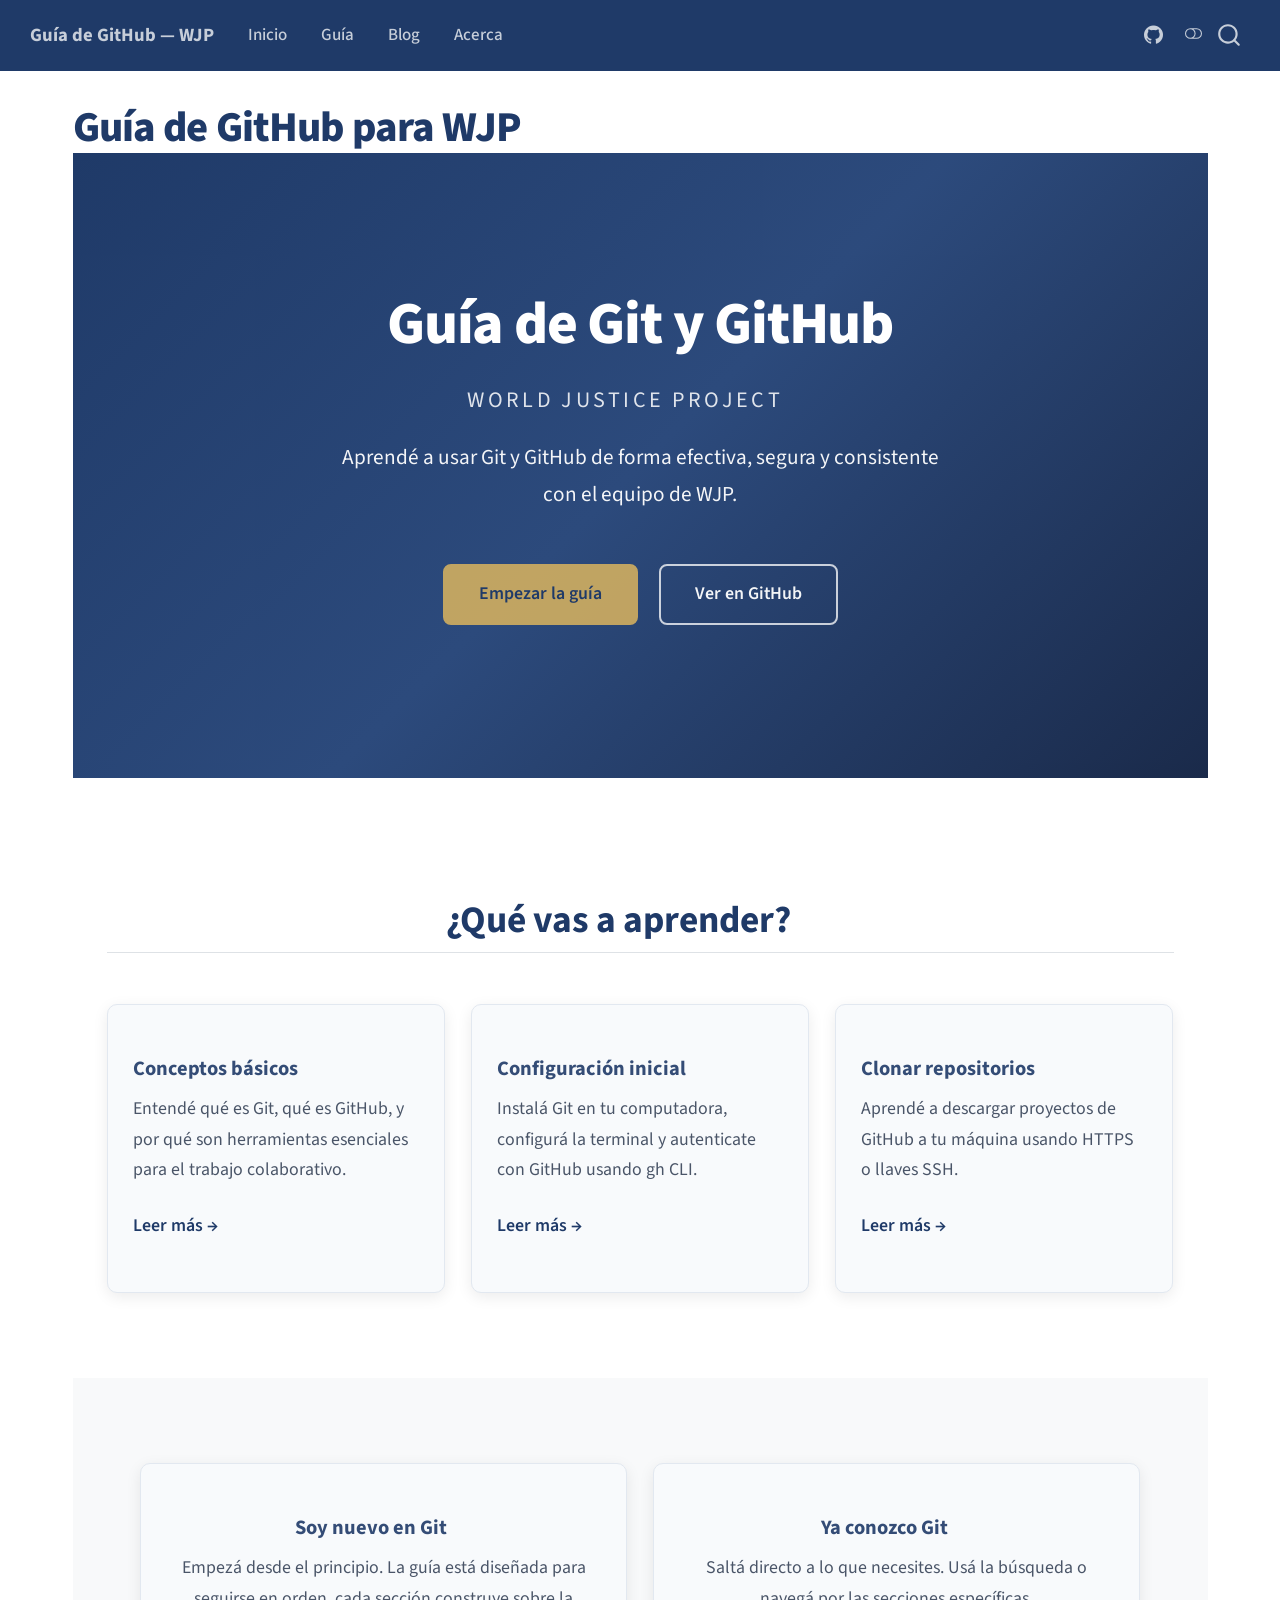
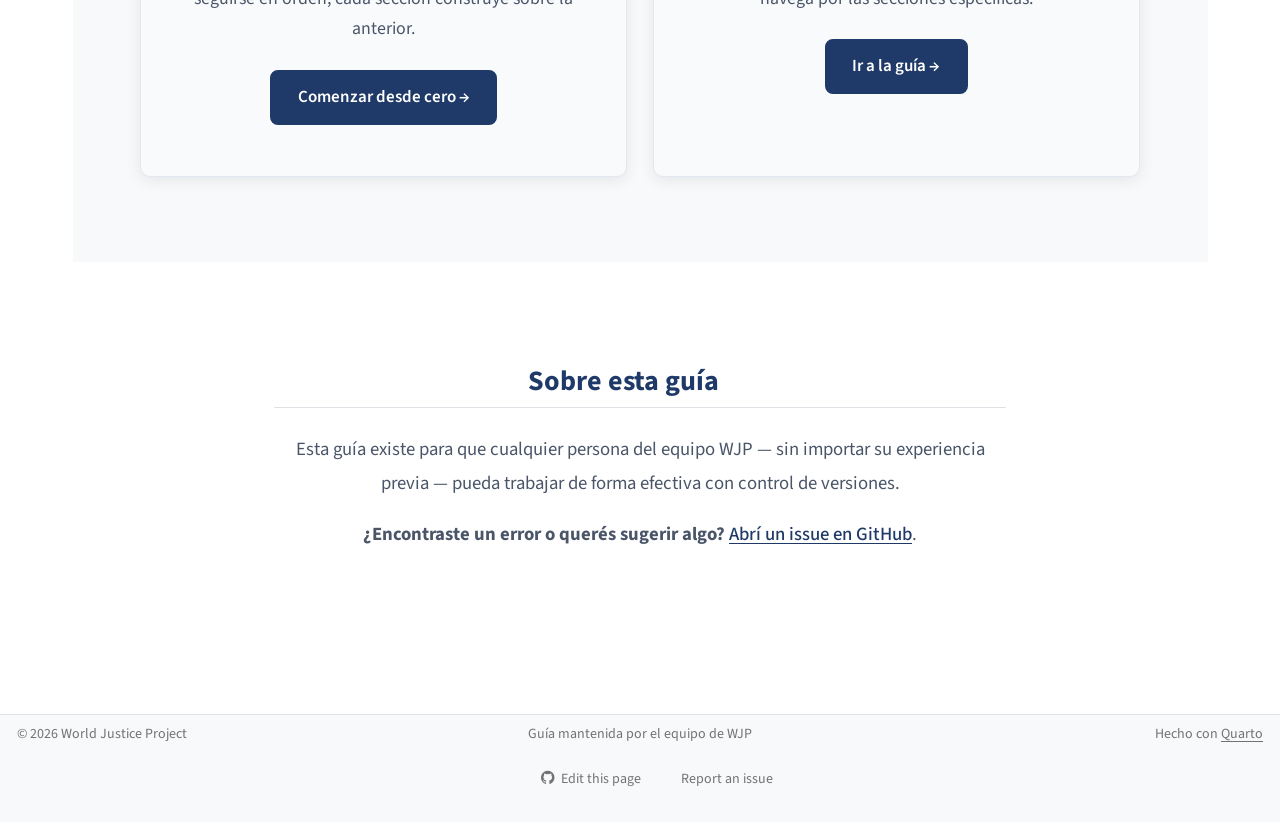
==== index.html @ 157e4024 "Built site for gh-pages" ====
<!DOCTYPE html>
<html xmlns="http://www.w3.org/1999/xhtml" lang="en" xml:lang="en"><head>

<meta charset="utf-8">
<meta name="generator" content="quarto-1.9.36">

<meta name="viewport" content="width=device-width, initial-scale=1.0, user-scalable=yes">


<title>Guía de GitHub para WJP – Guía de GitHub — WJP</title>
<style>
/* Default styles provided by pandoc.
** See https://pandoc.org/MANUAL.html#variables-for-html for config info.
*/
code{white-space: pre-wrap;}
span.smallcaps{font-variant: small-caps;}
div.columns{display: flex; gap: min(4vw, 1.5em);}
div.column{flex: auto; overflow-x: auto;}
div.hanging-indent{margin-left: 1.5em; text-indent: -1.5em;}
ul.task-list{list-style: none;}
ul.task-list li input[type="checkbox"] {
  width: 0.8em;
  margin: 0 0.8em 0.2em -1em; /* quarto-specific, see https://github.com/quarto-dev/quarto-cli/issues/4556 */ 
  vertical-align: middle;
}
</style>


<script src="site_libs/quarto-nav/quarto-nav.js"></script>
<script src="site_libs/clipboard/clipboard.min.js"></script>
<script src="site_libs/quarto-search/autocomplete.umd.js"></script>
<script src="site_libs/quarto-search/fuse.min.js"></script>
<script src="site_libs/quarto-search/quarto-search.js"></script>
<meta name="quarto:offset" content="./">
<script src="site_libs/quarto-html/quarto.js" type="module"></script>
<script src="site_libs/quarto-html/tabsets/tabsets.js" type="module"></script>
<script src="site_libs/quarto-html/popper.min.js"></script>
<script src="site_libs/quarto-html/tippy.umd.min.js"></script>
<script src="site_libs/quarto-html/anchor.min.js"></script>
<link href="site_libs/quarto-html/tippy.css" rel="stylesheet">
<link href="site_libs/quarto-html/quarto-syntax-highlighting-845c23b38eaddc0f92fda52bfe77a8c8.css" rel="stylesheet" class="quarto-color-scheme" id="quarto-text-highlighting-styles">
<link href="site_libs/quarto-html/quarto-syntax-highlighting-dark-f418161beb48e0141c760e455f12af2c.css" rel="stylesheet" class="quarto-color-scheme quarto-color-alternate" id="quarto-text-highlighting-styles">
<link href="site_libs/quarto-html/quarto-syntax-highlighting-845c23b38eaddc0f92fda52bfe77a8c8.css" rel="stylesheet" class="quarto-color-scheme-extra" id="quarto-text-highlighting-styles">
<script src="site_libs/bootstrap/bootstrap.min.js"></script>
<link href="site_libs/bootstrap/bootstrap-icons.css" rel="stylesheet">
<link href="site_libs/bootstrap/bootstrap-9504cc46a030617d194632f35d64da1d.min.css" rel="stylesheet" append-hash="true" class="quarto-color-scheme" id="quarto-bootstrap" data-mode="light">
<link href="site_libs/bootstrap/bootstrap-dark-da7aba3777484e10b4c913d3a7806c08.min.css" rel="stylesheet" append-hash="true" class="quarto-color-scheme quarto-color-alternate" id="quarto-bootstrap" data-mode="light">
<link href="site_libs/bootstrap/bootstrap-9504cc46a030617d194632f35d64da1d.min.css" rel="stylesheet" append-hash="true" class="quarto-color-scheme-extra" id="quarto-bootstrap" data-mode="light">
<script id="quarto-search-options" type="application/json">{
  "location": "navbar",
  "copy-button": false,
  "collapse-after": 3,
  "panel-placement": "end",
  "type": "overlay",
  "limit": 50,
  "keyboard-shortcut": [
    "f",
    "/",
    "s"
  ],
  "language": {
    "search-no-results-text": "No results",
    "search-matching-documents-text": "matching documents",
    "search-copy-link-title": "Copy link to search",
    "search-hide-matches-text": "Hide additional matches",
    "search-more-match-text": "more match in this document",
    "search-more-matches-text": "more matches in this document",
    "search-clear-button-title": "Clear",
    "search-text-placeholder": "",
    "search-detached-cancel-button-title": "Cancel",
    "search-submit-button-title": "Submit",
    "search-label": "Search"
  }
}</script>
<style>html{ scroll-behavior: smooth; }</style>


</head>

<body class="nav-fixed quarto-light"><script id="quarto-html-before-body" type="application/javascript">
    const toggleBodyColorMode = (bsSheetEl) => {
      const mode = bsSheetEl.getAttribute("data-mode");
      const bodyEl = window.document.querySelector("body");
      if (mode === "dark") {
        bodyEl.classList.add("quarto-dark");
        bodyEl.classList.remove("quarto-light");
      } else {
        bodyEl.classList.add("quarto-light");
        bodyEl.classList.remove("quarto-dark");
      }
    }
    const toggleBodyColorPrimary = () => {
      const bsSheetEl = window.document.querySelector("link#quarto-bootstrap:not([rel=disabled-stylesheet])");
      if (bsSheetEl) {
        toggleBodyColorMode(bsSheetEl);
      }
    }
    const setColorSchemeToggle = (alternate) => {
      const toggles = window.document.querySelectorAll('.quarto-color-scheme-toggle');
      for (let i=0; i < toggles.length; i++) {
        const toggle = toggles[i];
        if (toggle) {
          if (alternate) {
            toggle.classList.add("alternate");
          } else {
            toggle.classList.remove("alternate");
          }
        }
      }
    };
    const toggleColorMode = (alternate) => {
      // Switch the stylesheets
      const primaryStylesheets = window.document.querySelectorAll('link.quarto-color-scheme:not(.quarto-color-alternate)');
      const alternateStylesheets = window.document.querySelectorAll('link.quarto-color-scheme.quarto-color-alternate');
      manageTransitions('#quarto-margin-sidebar .nav-link', false);
      if (alternate) {
        // note: dark is layered on light, we don't disable primary!
        enableStylesheet(alternateStylesheets);
        for (const sheetNode of alternateStylesheets) {
          if (sheetNode.id === "quarto-bootstrap") {
            toggleBodyColorMode(sheetNode);
          }
        }
      } else {
        disableStylesheet(alternateStylesheets);
        enableStylesheet(primaryStylesheets)
        toggleBodyColorPrimary();
      }
      manageTransitions('#quarto-margin-sidebar .nav-link', true);
      // Switch the toggles
      setColorSchemeToggle(alternate)
      // Hack to workaround the fact that safari doesn't
      // properly recolor the scrollbar when toggling (#1455)
      if (navigator.userAgent.indexOf('Safari') > 0 && navigator.userAgent.indexOf('Chrome') == -1) {
        manageTransitions("body", false);
        window.scrollTo(0, 1);
        setTimeout(() => {
          window.scrollTo(0, 0);
          manageTransitions("body", true);
        }, 40);
      }
    }
    const disableStylesheet = (stylesheets) => {
      for (let i=0; i < stylesheets.length; i++) {
        const stylesheet = stylesheets[i];
        stylesheet.rel = 'disabled-stylesheet';
      }
    }
    const enableStylesheet = (stylesheets) => {
      for (let i=0; i < stylesheets.length; i++) {
        const stylesheet = stylesheets[i];
        if(stylesheet.rel !== 'stylesheet') { // for Chrome, which will still FOUC without this check
          stylesheet.rel = 'stylesheet';
        }
      }
    }
    const manageTransitions = (selector, allowTransitions) => {
      const els = window.document.querySelectorAll(selector);
      for (let i=0; i < els.length; i++) {
        const el = els[i];
        if (allowTransitions) {
          el.classList.remove('notransition');
        } else {
          el.classList.add('notransition');
        }
      }
    }
    const isFileUrl = () => {
      return window.location.protocol === 'file:';
    }
    const hasAlternateSentinel = () => {
      let styleSentinel = getColorSchemeSentinel();
      if (styleSentinel !== null) {
        return styleSentinel === "alternate";
      } else {
        return false;
      }
    }
    const setStyleSentinel = (alternate) => {
      const value = alternate ? "alternate" : "default";
      if (!isFileUrl()) {
        window.localStorage.setItem("quarto-color-scheme", value);
      } else {
        localAlternateSentinel = value;
      }
    }
    const getColorSchemeSentinel = () => {
      if (!isFileUrl()) {
        const storageValue = window.localStorage.getItem("quarto-color-scheme");
        return storageValue != null ? storageValue : localAlternateSentinel;
      } else {
        return localAlternateSentinel;
      }
    }
    const toggleGiscusIfUsed = (isAlternate, darkModeDefault) => {
      const baseTheme = document.querySelector('#giscus-base-theme')?.value ?? 'light';
      const alternateTheme = document.querySelector('#giscus-alt-theme')?.value ?? 'dark';
      let newTheme = '';
      if(authorPrefersDark) {
        newTheme = isAlternate ? baseTheme : alternateTheme;
      } else {
        newTheme = isAlternate ? alternateTheme : baseTheme;
      }
      const changeGiscusTheme = () => {
        // From: https://github.com/giscus/giscus/issues/336
        const sendMessage = (message) => {
          const iframe = document.querySelector('iframe.giscus-frame');
          if (!iframe) return;
          iframe.contentWindow.postMessage({ giscus: message }, 'https://giscus.app');
        }
        sendMessage({
          setConfig: {
            theme: newTheme
          }
        });
      }
      const isGiscussLoaded = window.document.querySelector('iframe.giscus-frame') !== null;
      if (isGiscussLoaded) {
        changeGiscusTheme();
      }
    };
    const authorPrefersDark = false;
    const darkModeDefault = authorPrefersDark;
      document.querySelector('link#quarto-text-highlighting-styles.quarto-color-scheme-extra').rel = 'disabled-stylesheet';
      document.querySelector('link#quarto-bootstrap.quarto-color-scheme-extra').rel = 'disabled-stylesheet';
    let localAlternateSentinel = darkModeDefault ? 'alternate' : 'default';
    // Dark / light mode switch
    window.quartoToggleColorScheme = () => {
      // Read the current dark / light value
      let toAlternate = !hasAlternateSentinel();
      toggleColorMode(toAlternate);
      setStyleSentinel(toAlternate);
      toggleGiscusIfUsed(toAlternate, darkModeDefault);
      window.dispatchEvent(new Event('resize'));
    };
    // Switch to dark mode if need be
    if (hasAlternateSentinel()) {
      toggleColorMode(true);
    } else {
      toggleColorMode(false);
    }
  </script>

<div id="quarto-search-results"></div>
  <header id="quarto-header" class="headroom fixed-top">
    <nav class="navbar navbar-expand-lg " data-bs-theme="dark">
      <div class="navbar-container container-fluid">
      <div class="navbar-brand-container mx-auto">
    <a class="navbar-brand" href="./index.html">
    <span class="navbar-title">Guía de GitHub — WJP</span>
    </a>
  </div>
            <div id="quarto-search" class="" title="Search"></div>
          <button class="navbar-toggler" type="button" data-bs-toggle="collapse" data-bs-target="#navbarCollapse" aria-controls="navbarCollapse" role="menu" aria-expanded="false" aria-label="Toggle navigation" onclick="if (window.quartoToggleHeadroom) { window.quartoToggleHeadroom(); }">
  <span class="navbar-toggler-icon"></span>
</button>
          <div class="collapse navbar-collapse" id="navbarCollapse">
            <ul class="navbar-nav navbar-nav-scroll me-auto">
  <li class="nav-item">
    <a class="nav-link active" href="./index.html" aria-current="page"> 
<span class="menu-text">Inicio</span></a>
  </li>  
  <li class="nav-item">
    <a class="nav-link" href="./guia/index.html"> 
<span class="menu-text">Guía</span></a>
  </li>  
  <li class="nav-item">
    <a class="nav-link" href="./blog/index.html"> 
<span class="menu-text">Blog</span></a>
  </li>  
  <li class="nav-item">
    <a class="nav-link" href="./about.html"> 
<span class="menu-text">Acerca</span></a>
  </li>  
</ul>
            <ul class="navbar-nav navbar-nav-scroll ms-auto">
  <li class="nav-item compact">
    <a class="nav-link" href="https://github.com/aspardog/wjp-github-guide"> <i class="bi bi-github" role="img" aria-label="Repositorio en GitHub">
</i> 
<span class="menu-text"></span></a>
  </li>  
</ul>
          </div> <!-- /navcollapse -->
            <div class="quarto-navbar-tools">
  <a href="" class="quarto-color-scheme-toggle quarto-navigation-tool  px-1" onclick="window.quartoToggleColorScheme(); return false;" title="Toggle dark mode"><i class="bi"></i></a>
</div>
      </div> <!-- /container-fluid -->
    </nav>
</header>
<!-- content -->
<div id="quarto-content" class="quarto-container page-columns page-rows-contents page-layout-full page-navbar">
<!-- sidebar -->
<!-- margin-sidebar -->
    
<!-- main -->
<main class="content column-page" id="quarto-document-content">


<header id="title-block-header" class="quarto-title-block default">
<div class="quarto-title">
<h1 class="title">Guía de GitHub para WJP</h1>
</div>



<div class="quarto-title-meta column-page">

    
  
    
  </div>
  


</header>


<section id="guía-de-git-y-github" class="level1 hero-banner">
<h1>Guía de Git y GitHub</h1>
<section id="world-justice-project" class="level3">
<h3 class="anchored" data-anchor-id="world-justice-project">World Justice Project</h3>
<p>Aprendé a usar Git y GitHub de forma efectiva, segura y consistente con el equipo de WJP.</p>
<p><a href="./guia/index.html" class="btn btn-primary btn-lg">Empezar la guía</a> <a href="https://github.com/aspardog/wjp-github-guide" class="btn btn-outline-light btn-lg">Ver en GitHub</a></p>
</section>
</section>
<section id="qué-vas-a-aprender" class="level2 features-section">
<h2 class="anchored" data-anchor-id="qué-vas-a-aprender">¿Qué vas a aprender?</h2>
<div class="grid">
<section id="conceptos-básicos" class="level3 g-col-12 g-col-md-4 feature-card">
<h3 class="anchored" data-anchor-id="conceptos-básicos">Conceptos básicos</h3>
<p>Entendé qué es Git, qué es GitHub, y por qué son herramientas esenciales para el trabajo colaborativo.</p>
<p><a href="./guia/01-conceptos.html">Leer más →</a></p>
</section>
<section id="configuración-inicial" class="level3 g-col-12 g-col-md-4 feature-card">
<h3 class="anchored" data-anchor-id="configuración-inicial">Configuración inicial</h3>
<p>Instalá Git en tu computadora, configurá la terminal y autenticate con GitHub usando gh CLI.</p>
<p><a href="./guia/02-setup.html">Leer más →</a></p>
</section>
<section id="clonar-repositorios" class="level3 g-col-12 g-col-md-4 feature-card">
<h3 class="anchored" data-anchor-id="clonar-repositorios">Clonar repositorios</h3>
<p>Aprendé a descargar proyectos de GitHub a tu máquina usando HTTPS o llaves SSH.</p>
<p><a href="./guia/03-clonar.html">Leer más →</a></p>
</section>
</div>
</section>
<div class="cta-section">
<div class="grid">
<section id="soy-nuevo-en-git" class="level3 g-col-12 g-col-md-6 cta-card">
<h3 class="anchored" data-anchor-id="soy-nuevo-en-git">Soy nuevo en Git</h3>
<p>Empezá desde el principio. La guía está diseñada para seguirse en orden, cada sección construye sobre la anterior.</p>
<p><a href="./guia/01-conceptos.html" class="btn btn-secondary">Comenzar desde cero →</a></p>
</section>
<section id="ya-conozco-git" class="level3 g-col-12 g-col-md-6 cta-card">
<h3 class="anchored" data-anchor-id="ya-conozco-git">Ya conozco Git</h3>
<p>Saltá directo a lo que necesites. Usá la búsqueda o navegá por las secciones específicas.</p>
<p><a href="./guia/index.html" class="btn btn-secondary">Ir a la guía →</a></p>
</section>
</div>
</div>
<section id="sobre-esta-guía" class="level2 info-section">
<h2 class="anchored" data-anchor-id="sobre-esta-guía">Sobre esta guía</h2>
<p>Esta guía existe para que cualquier persona del equipo WJP — sin importar su experiencia previa — pueda trabajar de forma efectiva con control de versiones.</p>
<p><strong>¿Encontraste un error o querés sugerir algo?</strong> <a href="https://github.com/aspardog/wjp-github-guide/issues">Abrí un issue en GitHub</a>.</p>
</section>



</main> <!-- /main -->
<script id="quarto-html-after-body" type="application/javascript">
  window.document.addEventListener("DOMContentLoaded", function (event) {
    // Ensure there is a toggle, if there isn't float one in the top right
    if (window.document.querySelector('.quarto-color-scheme-toggle') === null) {
      const a = window.document.createElement('a');
      a.classList.add('top-right');
      a.classList.add('quarto-color-scheme-toggle');
      a.href = "";
      a.onclick = function() { try { window.quartoToggleColorScheme(); } catch {} return false; };
      const i = window.document.createElement("i");
      i.classList.add('bi');
      a.appendChild(i);
      window.document.body.appendChild(a);
    }
    setColorSchemeToggle(hasAlternateSentinel())
    const icon = "";
    const anchorJS = new window.AnchorJS();
    anchorJS.options = {
      placement: 'right',
      icon: icon
    };
    anchorJS.add('.anchored');
    const isCodeAnnotation = (el) => {
      for (const clz of el.classList) {
        if (clz.startsWith('code-annotation-')) {                     
          return true;
        }
      }
      return false;
    }
    const onCopySuccess = function(e) {
      // button target
      const button = e.trigger;
      // don't keep focus
      button.blur();
      // flash "checked"
      button.classList.add('code-copy-button-checked');
      var currentTitle = button.getAttribute("title");
      button.setAttribute("title", "Copied!");
      let tooltip;
      if (window.bootstrap) {
        button.setAttribute("data-bs-toggle", "tooltip");
        button.setAttribute("data-bs-placement", "left");
        button.setAttribute("data-bs-title", "Copied!");
        tooltip = new bootstrap.Tooltip(button, 
          { trigger: "manual", 
            customClass: "code-copy-button-tooltip",
            offset: [0, -8]});
        tooltip.show();    
      }
      setTimeout(function() {
        if (tooltip) {
          tooltip.hide();
          button.removeAttribute("data-bs-title");
          button.removeAttribute("data-bs-toggle");
          button.removeAttribute("data-bs-placement");
        }
        button.setAttribute("title", currentTitle);
        button.classList.remove('code-copy-button-checked');
      }, 1000);
      // clear code selection
      e.clearSelection();
    }
    const getTextToCopy = function(trigger) {
      const outerScaffold = trigger.parentElement.cloneNode(true);
      const codeEl = outerScaffold.querySelector('code');
      for (const childEl of codeEl.children) {
        if (isCodeAnnotation(childEl)) {
          childEl.remove();
        }
      }
      return codeEl.innerText;
    }
    const clipboard = new window.ClipboardJS('.code-copy-button:not([data-in-quarto-modal])', {
      text: getTextToCopy
    });
    clipboard.on('success', onCopySuccess);
    if (window.document.getElementById('quarto-embedded-source-code-modal')) {
      const clipboardModal = new window.ClipboardJS('.code-copy-button[data-in-quarto-modal]', {
        text: getTextToCopy,
        container: window.document.getElementById('quarto-embedded-source-code-modal')
      });
      clipboardModal.on('success', onCopySuccess);
    }
      var localhostRegex = new RegExp(/^(?:http|https):\/\/localhost\:?[0-9]*\//);
      var mailtoRegex = new RegExp(/^mailto:/);
        var filterRegex = new RegExp("https:\/\/aspardog\.github\.io\/wjp-github-guide\/");
      var isInternal = (href) => {
          return filterRegex.test(href) || localhostRegex.test(href) || mailtoRegex.test(href);
      }
      // Inspect non-navigation links and adorn them if external
     var links = window.document.querySelectorAll('a[href]:not(.nav-link):not(.navbar-brand):not(.toc-action):not(.sidebar-link):not(.sidebar-item-toggle):not(.pagination-link):not(.no-external):not([aria-hidden]):not(.dropdown-item):not(.quarto-navigation-tool):not(.about-link)');
      for (var i=0; i<links.length; i++) {
        const link = links[i];
        if (!isInternal(link.href)) {
          // undo the damage that might have been done by quarto-nav.js in the case of
          // links that we want to consider external
          if (link.dataset.originalHref !== undefined) {
            link.href = link.dataset.originalHref;
          }
        }
      }
    function tippyHover(el, contentFn, onTriggerFn, onUntriggerFn) {
      const config = {
        allowHTML: true,
        maxWidth: 500,
        delay: 100,
        arrow: false,
        appendTo: function(el) {
            return el.parentElement;
        },
        interactive: true,
        interactiveBorder: 10,
        theme: 'quarto',
        placement: 'bottom-start',
      };
      if (contentFn) {
        config.content = contentFn;
      }
      if (onTriggerFn) {
        config.onTrigger = onTriggerFn;
      }
      if (onUntriggerFn) {
        config.onUntrigger = onUntriggerFn;
      }
      window.tippy(el, config); 
    }
    const noterefs = window.document.querySelectorAll('a[role="doc-noteref"]');
    for (var i=0; i<noterefs.length; i++) {
      const ref = noterefs[i];
      tippyHover(ref, function() {
        // use id or data attribute instead here
        let href = ref.getAttribute('data-footnote-href') || ref.getAttribute('href');
        try { href = new URL(href).hash; } catch {}
        const id = href.replace(/^#\/?/, "");
        const note = window.document.getElementById(id);
        if (note) {
          return note.innerHTML;
        } else {
          return "";
        }
      });
    }
    const xrefs = window.document.querySelectorAll('a.quarto-xref');
    const processXRef = (id, note) => {
      // Strip column container classes
      const stripColumnClz = (el) => {
        el.classList.remove("page-full", "page-columns");
        if (el.children) {
          for (const child of el.children) {
            stripColumnClz(child);
          }
        }
      }
      stripColumnClz(note)
      if (id === null || id.startsWith('sec-')) {
        // Special case sections, only their first couple elements
        const container = document.createElement("div");
        if (note.children && note.children.length > 2) {
          container.appendChild(note.children[0].cloneNode(true));
          for (let i = 1; i < note.children.length; i++) {
            const child = note.children[i];
            if (child.tagName === "P" && child.innerText === "") {
              continue;
            } else {
              container.appendChild(child.cloneNode(true));
              break;
            }
          }
          if (window.Quarto?.typesetMath) {
            window.Quarto.typesetMath(container);
          }
          return container.innerHTML
        } else {
          if (window.Quarto?.typesetMath) {
            window.Quarto.typesetMath(note);
          }
          return note.innerHTML;
        }
      } else {
        // Remove any anchor links if they are present
        const anchorLink = note.querySelector('a.anchorjs-link');
        if (anchorLink) {
          anchorLink.remove();
        }
        if (window.Quarto?.typesetMath) {
          window.Quarto.typesetMath(note);
        }
        if (note.classList.contains("callout")) {
          return note.outerHTML;
        } else {
          return note.innerHTML;
        }
      }
    }
    for (var i=0; i<xrefs.length; i++) {
      const xref = xrefs[i];
      tippyHover(xref, undefined, function(instance) {
        instance.disable();
        let url = xref.getAttribute('href');
        let hash = undefined; 
        if (url.startsWith('#')) {
          hash = url;
        } else {
          try { hash = new URL(url).hash; } catch {}
        }
        if (hash) {
          const id = hash.replace(/^#\/?/, "");
          const note = window.document.getElementById(id);
          if (note !== null) {
            try {
              const html = processXRef(id, note.cloneNode(true));
              instance.setContent(html);
            } finally {
              instance.enable();
              instance.show();
            }
          } else {
            // See if we can fetch this
            fetch(url.split('#')[0])
            .then(res => res.text())
            .then(html => {
              const parser = new DOMParser();
              const htmlDoc = parser.parseFromString(html, "text/html");
              const note = htmlDoc.getElementById(id);
              if (note !== null) {
                const html = processXRef(id, note);
                instance.setContent(html);
              } 
            }).finally(() => {
              instance.enable();
              instance.show();
            });
          }
        } else {
          // See if we can fetch a full url (with no hash to target)
          // This is a special case and we should probably do some content thinning / targeting
          fetch(url)
          .then(res => res.text())
          .then(html => {
            const parser = new DOMParser();
            const htmlDoc = parser.parseFromString(html, "text/html");
            const note = htmlDoc.querySelector('main.content');
            if (note !== null) {
              // This should only happen for chapter cross references
              // (since there is no id in the URL)
              // remove the first header
              if (note.children.length > 0 && note.children[0].tagName === "HEADER") {
                note.children[0].remove();
              }
              const html = processXRef(null, note);
              instance.setContent(html);
            } 
          }).finally(() => {
            instance.enable();
            instance.show();
          });
        }
      }, function(instance) {
      });
    }
        let selectedAnnoteEl;
        const selectorForAnnotation = ( cell, annotation) => {
          let cellAttr = 'data-code-cell="' + cell + '"';
          let lineAttr = 'data-code-annotation="' +  annotation + '"';
          const selector = 'span[' + cellAttr + '][' + lineAttr + ']';
          return selector;
        }
        const selectCodeLines = (annoteEl) => {
          const doc = window.document;
          const targetCell = annoteEl.getAttribute("data-target-cell");
          const targetAnnotation = annoteEl.getAttribute("data-target-annotation");
          const annoteSpan = window.document.querySelector(selectorForAnnotation(targetCell, targetAnnotation));
          const lines = annoteSpan.getAttribute("data-code-lines").split(",");
          const lineIds = lines.map((line) => {
            return targetCell + "-" + line;
          })
          let top = null;
          let height = null;
          let parent = null;
          if (lineIds.length > 0) {
              //compute the position of the single el (top and bottom and make a div)
              const el = window.document.getElementById(lineIds[0]);
              top = el.offsetTop;
              height = el.offsetHeight;
              parent = el.parentElement.parentElement;
            if (lineIds.length > 1) {
              const lastEl = window.document.getElementById(lineIds[lineIds.length - 1]);
              const bottom = lastEl.offsetTop + lastEl.offsetHeight;
              height = bottom - top;
            }
            if (top !== null && height !== null && parent !== null) {
              // cook up a div (if necessary) and position it 
              let div = window.document.getElementById("code-annotation-line-highlight");
              if (div === null) {
                div = window.document.createElement("div");
                div.setAttribute("id", "code-annotation-line-highlight");
                div.style.position = 'absolute';
                parent.appendChild(div);
              }
              div.style.top = top - 2 + "px";
              div.style.height = height + 4 + "px";
              div.style.left = 0;
              let gutterDiv = window.document.getElementById("code-annotation-line-highlight-gutter");
              if (gutterDiv === null) {
                gutterDiv = window.document.createElement("div");
                gutterDiv.setAttribute("id", "code-annotation-line-highlight-gutter");
                gutterDiv.style.position = 'absolute';
                const codeCell = window.document.getElementById(targetCell);
                const gutter = codeCell.querySelector('.code-annotation-gutter');
                gutter.appendChild(gutterDiv);
              }
              gutterDiv.style.top = top - 2 + "px";
              gutterDiv.style.height = height + 4 + "px";
            }
            selectedAnnoteEl = annoteEl;
          }
        };
        const unselectCodeLines = () => {
          const elementsIds = ["code-annotation-line-highlight", "code-annotation-line-highlight-gutter"];
          elementsIds.forEach((elId) => {
            const div = window.document.getElementById(elId);
            if (div) {
              div.remove();
            }
          });
          selectedAnnoteEl = undefined;
        };
          // Handle positioning of the toggle
      window.addEventListener(
        "resize",
        throttle(() => {
          elRect = undefined;
          if (selectedAnnoteEl) {
            selectCodeLines(selectedAnnoteEl);
          }
        }, 10)
      );
      function throttle(fn, ms) {
      let throttle = false;
      let timer;
        return (...args) => {
          if(!throttle) { // first call gets through
              fn.apply(this, args);
              throttle = true;
          } else { // all the others get throttled
              if(timer) clearTimeout(timer); // cancel #2
              timer = setTimeout(() => {
                fn.apply(this, args);
                timer = throttle = false;
              }, ms);
          }
        };
      }
        // Attach click handler to the DT
        const annoteDls = window.document.querySelectorAll('dt[data-target-cell]');
        for (const annoteDlNode of annoteDls) {
          annoteDlNode.addEventListener('click', (event) => {
            const clickedEl = event.target;
            if (clickedEl !== selectedAnnoteEl) {
              unselectCodeLines();
              const activeEl = window.document.querySelector('dt[data-target-cell].code-annotation-active');
              if (activeEl) {
                activeEl.classList.remove('code-annotation-active');
              }
              selectCodeLines(clickedEl);
              clickedEl.classList.add('code-annotation-active');
            } else {
              // Unselect the line
              unselectCodeLines();
              clickedEl.classList.remove('code-annotation-active');
            }
          });
        }
    const findCites = (el) => {
      const parentEl = el.parentElement;
      if (parentEl) {
        const cites = parentEl.dataset.cites;
        if (cites) {
          return {
            el,
            cites: cites.split(' ')
          };
        } else {
          return findCites(el.parentElement)
        }
      } else {
        return undefined;
      }
    };
    var bibliorefs = window.document.querySelectorAll('a[role="doc-biblioref"]');
    for (var i=0; i<bibliorefs.length; i++) {
      const ref = bibliorefs[i];
      const citeInfo = findCites(ref);
      if (citeInfo) {
        tippyHover(citeInfo.el, function() {
          var popup = window.document.createElement('div');
          citeInfo.cites.forEach(function(cite) {
            var citeDiv = window.document.createElement('div');
            citeDiv.classList.add('hanging-indent');
            citeDiv.classList.add('csl-entry');
            var biblioDiv = window.document.getElementById('ref-' + cite);
            if (biblioDiv) {
              citeDiv.innerHTML = biblioDiv.innerHTML;
            }
            popup.appendChild(citeDiv);
          });
          return popup.innerHTML;
        });
      }
    }
  });
  </script>
</div> <!-- /content -->
<footer class="footer">
  <div class="nav-footer">
    <div class="nav-footer-left">
<p>© 2026 World Justice Project</p>
</div>   
    <div class="nav-footer-center">
<p>Guía mantenida por el equipo de WJP</p>
<div class="toc-actions"><ul><li><a href="https://github.com/aspardog/wjp-github-guide/edit/main/index.qmd" class="toc-action"><i class="bi bi-github"></i>Edit this page</a></li><li><a href="https://github.com/aspardog/wjp-github-guide/issues/new" class="toc-action"><i class="bi empty"></i>Report an issue</a></li></ul></div></div>
    <div class="nav-footer-right">
<p>Hecho con <a href="https://quarto.org">Quarto</a></p>
</div>
  </div>
</footer>




<script src="site_libs/quarto-html/zenscroll-min.js"></script>
</body></html>
---- site_libs/quarto-html/tippy.css ----
.tippy-box[data-animation=fade][data-state=hidden]{opacity:0}[data-tippy-root]{max-width:calc(100vw - 10px)}.tippy-box{position:relative;background-color:#333;color:#fff;border-radius:4px;font-size:14px;line-height:1.4;white-space:normal;outline:0;transition-property:transform,visibility,opacity}.tippy-box[data-placement^=top]>.tippy-arrow{bottom:0}.tippy-box[data-placement^=top]>.tippy-arrow:before{bottom:-7px;left:0;border-width:8px 8px 0;border-top-color:initial;transform-origin:center top}.tippy-box[data-placement^=bottom]>.tippy-arrow{top:0}.tippy-box[data-placement^=bottom]>.tippy-arrow:before{top:-7px;left:0;border-width:0 8px 8px;border-bottom-color:initial;transform-origin:center bottom}.tippy-box[data-placement^=left]>.tippy-arrow{right:0}.tippy-box[data-placement^=left]>.tippy-arrow:before{border-width:8px 0 8px 8px;border-left-color:initial;right:-7px;transform-origin:center left}.tippy-box[data-placement^=right]>.tippy-arrow{left:0}.tippy-box[data-placement^=right]>.tippy-arrow:before{left:-7px;border-width:8px 8px 8px 0;border-right-color:initial;transform-origin:center right}.tippy-box[data-inertia][data-state=visible]{transition-timing-function:cubic-bezier(.54,1.5,.38,1.11)}.tippy-arrow{width:16px;height:16px;color:#333}.tippy-arrow:before{content:"";position:absolute;border-color:transparent;border-style:solid}.tippy-content{position:relative;padding:5px 9px;z-index:1}
---- site_libs/quarto-html/quarto-syntax-highlighting-845c23b38eaddc0f92fda52bfe77a8c8.css ----
/* quarto syntax highlight colors */
:root {
  --quarto-hl-ot-color: #003B4F;
  --quarto-hl-at-color: #657422;
  --quarto-hl-ss-color: #20794D;
  --quarto-hl-an-color: #5E5E5E;
  --quarto-hl-fu-color: #4758AB;
  --quarto-hl-st-color: #20794D;
  --quarto-hl-cf-color: #003B4F;
  --quarto-hl-op-color: #5E5E5E;
  --quarto-hl-er-color: #AD0000;
  --quarto-hl-bn-color: #AD0000;
  --quarto-hl-al-color: #AD0000;
  --quarto-hl-va-color: #111111;
  --quarto-hl-bu-color: inherit;
  --quarto-hl-ex-color: inherit;
  --quarto-hl-pp-color: #AD0000;
  --quarto-hl-in-color: #5E5E5E;
  --quarto-hl-vs-color: #20794D;
  --quarto-hl-wa-color: #5E5E5E;
  --quarto-hl-do-color: #5E5E5E;
  --quarto-hl-im-color: #00769E;
  --quarto-hl-ch-color: #20794D;
  --quarto-hl-dt-color: #AD0000;
  --quarto-hl-fl-color: #AD0000;
  --quarto-hl-co-color: #5E5E5E;
  --quarto-hl-cv-color: #5E5E5E;
  --quarto-hl-cn-color: #8f5902;
  --quarto-hl-sc-color: #5E5E5E;
  --quarto-hl-dv-color: #AD0000;
  --quarto-hl-kw-color: #003B4F;
}

/* other quarto variables */
:root {
  --quarto-font-monospace: SFMono-Regular, Menlo, Monaco, Consolas, "Liberation Mono", "Courier New", monospace;
}

/* syntax highlight based on Pandoc's rules */
pre > code.sourceCode > span {
  color: #003B4F;
}

code.sourceCode > span {
  color: #003B4F;
}

div.sourceCode,
div.sourceCode pre.sourceCode {
  color: #003B4F;
}

/* Normal */
code span {
  color: #003B4F;
}

/* Alert */
code span.al {
  color: #AD0000;
  font-style: inherit;
}

/* Annotation */
code span.an {
  color: #5E5E5E;
  font-style: inherit;
}

/* Attribute */
code span.at {
  color: #657422;
  font-style: inherit;
}

/* BaseN */
code span.bn {
  color: #AD0000;
  font-style: inherit;
}

/* BuiltIn */
code span.bu {
  font-style: inherit;
}

/* ControlFlow */
code span.cf {
  color: #003B4F;
  font-weight: bold;
  font-style: inherit;
}

/* Char */
code span.ch {
  color: #20794D;
  font-style: inherit;
}

/* Constant */
code span.cn {
  color: #8f5902;
  font-style: inherit;
}

/* Comment */
code span.co {
  color: #5E5E5E;
  font-style: inherit;
}

/* CommentVar */
code span.cv {
  color: #5E5E5E;
  font-style: italic;
}

/* Documentation */
code span.do {
  color: #5E5E5E;
  font-style: italic;
}

/* DataType */
code span.dt {
  color: #AD0000;
  font-style: inherit;
}

/* DecVal */
code span.dv {
  color: #AD0000;
  font-style: inherit;
}

/* Error */
code span.er {
  color: #AD0000;
  font-style: inherit;
}

/* Extension */
code span.ex {
  font-style: inherit;
}

/* Float */
code span.fl {
  color: #AD0000;
  font-style: inherit;
}

/* Function */
code span.fu {
  color: #4758AB;
  font-style: inherit;
}

/* Import */
code span.im {
  color: #00769E;
  font-style: inherit;
}

/* Information */
code span.in {
  color: #5E5E5E;
  font-style: inherit;
}

/* Keyword */
code span.kw {
  color: #003B4F;
  font-weight: bold;
  font-style: inherit;
}

/* Operator */
code span.op {
  color: #5E5E5E;
  font-style: inherit;
}

/* Other */
code span.ot {
  color: #003B4F;
  font-style: inherit;
}

/* Preprocessor */
code span.pp {
  color: #AD0000;
  font-style: inherit;
}

/* SpecialChar */
code span.sc {
  color: #5E5E5E;
  font-style: inherit;
}

/* SpecialString */
code span.ss {
  color: #20794D;
  font-style: inherit;
}

/* String */
code span.st {
  color: #20794D;
  font-style: inherit;
}

/* Variable */
code span.va {
  color: #111111;
  font-style: inherit;
}

/* VerbatimString */
code span.vs {
  color: #20794D;
  font-style: inherit;
}

/* Warning */
code span.wa {
  color: #5E5E5E;
  font-style: italic;
}

.prevent-inlining {
  content: "</";
}

/*# sourceMappingURL=ac89f0bb514bba72461919f78549e31c.css.map */
---- site_libs/quarto-html/quarto-syntax-highlighting-dark-f418161beb48e0141c760e455f12af2c.css ----
/* quarto syntax highlight colors */
:root {
  --quarto-hl-al-color: #f07178;
  --quarto-hl-an-color: #d4d0ab;
  --quarto-hl-at-color: #00e0e0;
  --quarto-hl-bn-color: #d4d0ab;
  --quarto-hl-bu-color: #abe338;
  --quarto-hl-ch-color: #abe338;
  --quarto-hl-co-color: #f8f8f2;
  --quarto-hl-cv-color: #ffd700;
  --quarto-hl-cn-color: #ffd700;
  --quarto-hl-cf-color: #ffa07a;
  --quarto-hl-dt-color: #ffa07a;
  --quarto-hl-dv-color: #d4d0ab;
  --quarto-hl-do-color: #f8f8f2;
  --quarto-hl-er-color: #f07178;
  --quarto-hl-ex-color: #00e0e0;
  --quarto-hl-fl-color: #d4d0ab;
  --quarto-hl-fu-color: #ffa07a;
  --quarto-hl-im-color: #abe338;
  --quarto-hl-in-color: #d4d0ab;
  --quarto-hl-kw-color: #ffa07a;
  --quarto-hl-op-color: #ffa07a;
  --quarto-hl-ot-color: #00e0e0;
  --quarto-hl-pp-color: #dcc6e0;
  --quarto-hl-re-color: #00e0e0;
  --quarto-hl-sc-color: #abe338;
  --quarto-hl-ss-color: #abe338;
  --quarto-hl-st-color: #abe338;
  --quarto-hl-va-color: #00e0e0;
  --quarto-hl-vs-color: #abe338;
  --quarto-hl-wa-color: #dcc6e0;
}

/* other quarto variables */
:root {
  --quarto-font-monospace: SFMono-Regular, Menlo, Monaco, Consolas, "Liberation Mono", "Courier New", monospace;
}

/* syntax highlight based on Pandoc's rules */
pre > code.sourceCode > span {
  color: #f8f8f2;
}

code.sourceCode > span {
  color: #f8f8f2;
}

div.sourceCode,
div.sourceCode pre.sourceCode {
  color: #f8f8f2;
}

/* Normal */
code span {
  color: #f8f8f2;
}

/* Alert */
code span.al {
  color: #f07178;
}

/* Annotation */
code span.an {
  color: #d4d0ab;
}

/* Attribute */
code span.at {
  color: #00e0e0;
}

/* BaseN */
code span.bn {
  color: #d4d0ab;
}

/* BuiltIn */
code span.bu {
  color: #abe338;
}

/* ControlFlow */
code span.cf {
  font-weight: bold;
  color: #ffa07a;
}

/* Char */
code span.ch {
  color: #abe338;
}

/* Constant */
code span.cn {
  color: #ffd700;
}

/* Comment */
code span.co {
  font-style: italic;
  color: #f8f8f2;
}

/* CommentVar */
code span.cv {
  color: #ffd700;
}

/* Documentation */
code span.do {
  color: #f8f8f2;
}

/* DataType */
code span.dt {
  color: #ffa07a;
}

/* DecVal */
code span.dv {
  color: #d4d0ab;
}

/* Error */
code span.er {
  color: #f07178;
  text-decoration: underline;
}

/* Extension */
code span.ex {
  font-weight: bold;
  color: #00e0e0;
}

/* Float */
code span.fl {
  color: #d4d0ab;
}

/* Function */
code span.fu {
  color: #ffa07a;
}

/* Import */
code span.im {
  color: #abe338;
}

/* Information */
code span.in {
  color: #d4d0ab;
}

/* Keyword */
code span.kw {
  font-weight: bold;
  color: #ffa07a;
}

/* Operator */
code span.op {
  color: #ffa07a;
}

/* Other */
code span.ot {
  color: #00e0e0;
}

/* Preprocessor */
code span.pp {
  color: #dcc6e0;
}

/* RegionMarker */
code span.re {
  background-color: #f8f8f2;
  color: #00e0e0;
}

/* SpecialChar */
code span.sc {
  color: #abe338;
}

/* SpecialString */
code span.ss {
  color: #abe338;
}

/* String */
code span.st {
  color: #abe338;
}

/* Variable */
code span.va {
  color: #00e0e0;
}

/* VerbatimString */
code span.vs {
  color: #abe338;
}

/* Warning */
code span.wa {
  color: #dcc6e0;
}

.prevent-inlining {
  content: "</";
}

/*# sourceMappingURL=378c2a0cc31455d06730fbe37c8f3789.css.map */
---- site_libs/quarto-html/quarto-syntax-highlighting-845c23b38eaddc0f92fda52bfe77a8c8.css ----
/* quarto syntax highlight colors */
:root {
  --quarto-hl-ot-color: #003B4F;
  --quarto-hl-at-color: #657422;
  --quarto-hl-ss-color: #20794D;
  --quarto-hl-an-color: #5E5E5E;
  --quarto-hl-fu-color: #4758AB;
  --quarto-hl-st-color: #20794D;
  --quarto-hl-cf-color: #003B4F;
  --quarto-hl-op-color: #5E5E5E;
  --quarto-hl-er-color: #AD0000;
  --quarto-hl-bn-color: #AD0000;
  --quarto-hl-al-color: #AD0000;
  --quarto-hl-va-color: #111111;
  --quarto-hl-bu-color: inherit;
  --quarto-hl-ex-color: inherit;
  --quarto-hl-pp-color: #AD0000;
  --quarto-hl-in-color: #5E5E5E;
  --quarto-hl-vs-color: #20794D;
  --quarto-hl-wa-color: #5E5E5E;
  --quarto-hl-do-color: #5E5E5E;
  --quarto-hl-im-color: #00769E;
  --quarto-hl-ch-color: #20794D;
  --quarto-hl-dt-color: #AD0000;
  --quarto-hl-fl-color: #AD0000;
  --quarto-hl-co-color: #5E5E5E;
  --quarto-hl-cv-color: #5E5E5E;
  --quarto-hl-cn-color: #8f5902;
  --quarto-hl-sc-color: #5E5E5E;
  --quarto-hl-dv-color: #AD0000;
  --quarto-hl-kw-color: #003B4F;
}

/* other quarto variables */
:root {
  --quarto-font-monospace: SFMono-Regular, Menlo, Monaco, Consolas, "Liberation Mono", "Courier New", monospace;
}

/* syntax highlight based on Pandoc's rules */
pre > code.sourceCode > span {
  color: #003B4F;
}

code.sourceCode > span {
  color: #003B4F;
}

div.sourceCode,
div.sourceCode pre.sourceCode {
  color: #003B4F;
}

/* Normal */
code span {
  color: #003B4F;
}

/* Alert */
code span.al {
  color: #AD0000;
  font-style: inherit;
}

/* Annotation */
code span.an {
  color: #5E5E5E;
  font-style: inherit;
}

/* Attribute */
code span.at {
  color: #657422;
  font-style: inherit;
}

/* BaseN */
code span.bn {
  color: #AD0000;
  font-style: inherit;
}

/* BuiltIn */
code span.bu {
  font-style: inherit;
}

/* ControlFlow */
code span.cf {
  color: #003B4F;
  font-weight: bold;
  font-style: inherit;
}

/* Char */
code span.ch {
  color: #20794D;
  font-style: inherit;
}

/* Constant */
code span.cn {
  color: #8f5902;
  font-style: inherit;
}

/* Comment */
code span.co {
  color: #5E5E5E;
  font-style: inherit;
}

/* CommentVar */
code span.cv {
  color: #5E5E5E;
  font-style: italic;
}

/* Documentation */
code span.do {
  color: #5E5E5E;
  font-style: italic;
}

/* DataType */
code span.dt {
  color: #AD0000;
  font-style: inherit;
}

/* DecVal */
code span.dv {
  color: #AD0000;
  font-style: inherit;
}

/* Error */
code span.er {
  color: #AD0000;
  font-style: inherit;
}

/* Extension */
code span.ex {
  font-style: inherit;
}

/* Float */
code span.fl {
  color: #AD0000;
  font-style: inherit;
}

/* Function */
code span.fu {
  color: #4758AB;
  font-style: inherit;
}

/* Import */
code span.im {
  color: #00769E;
  font-style: inherit;
}

/* Information */
code span.in {
  color: #5E5E5E;
  font-style: inherit;
}

/* Keyword */
code span.kw {
  color: #003B4F;
  font-weight: bold;
  font-style: inherit;
}

/* Operator */
code span.op {
  color: #5E5E5E;
  font-style: inherit;
}

/* Other */
code span.ot {
  color: #003B4F;
  font-style: inherit;
}

/* Preprocessor */
code span.pp {
  color: #AD0000;
  font-style: inherit;
}

/* SpecialChar */
code span.sc {
  color: #5E5E5E;
  font-style: inherit;
}

/* SpecialString */
code span.ss {
  color: #20794D;
  font-style: inherit;
}

/* String */
code span.st {
  color: #20794D;
  font-style: inherit;
}

/* Variable */
code span.va {
  color: #111111;
  font-style: inherit;
}

/* VerbatimString */
code span.vs {
  color: #20794D;
  font-style: inherit;
}

/* Warning */
code span.wa {
  color: #5E5E5E;
  font-style: italic;
}

.prevent-inlining {
  content: "</";
}

/*# sourceMappingURL=ac89f0bb514bba72461919f78549e31c.css.map */
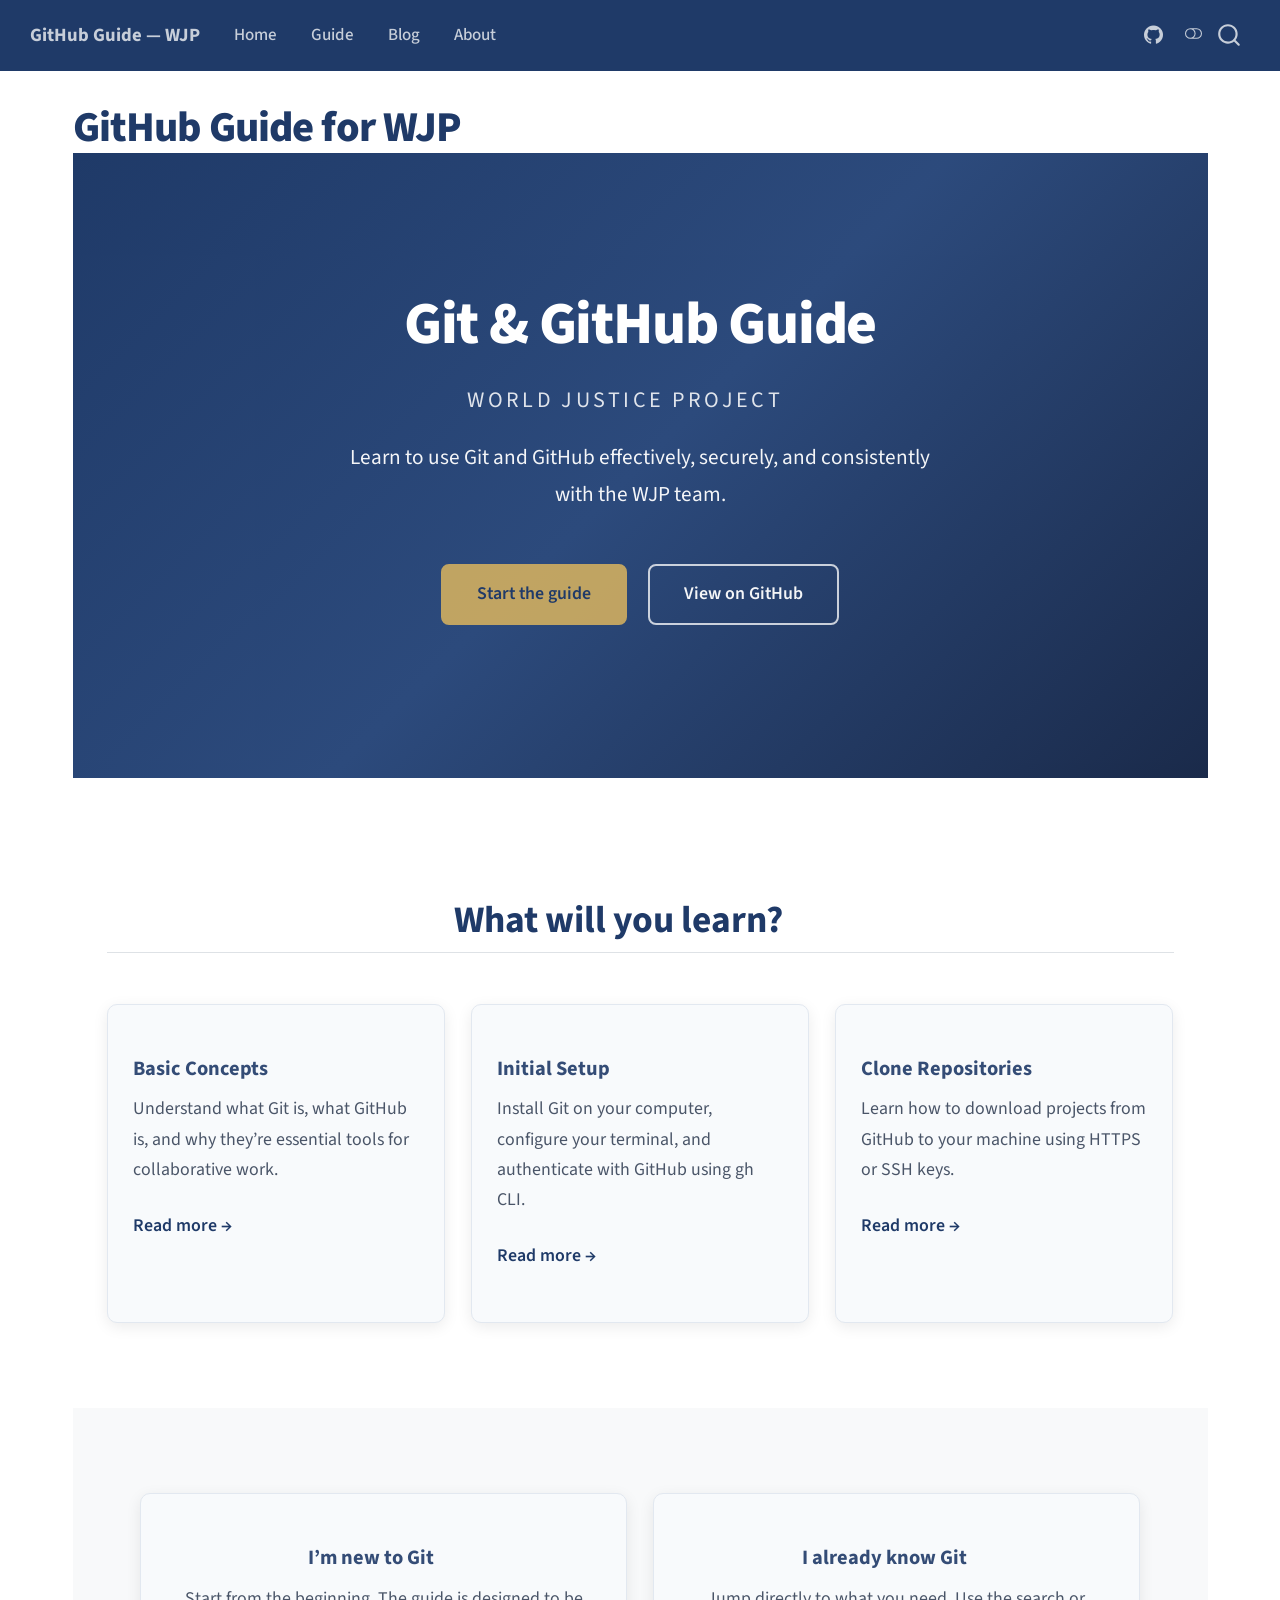
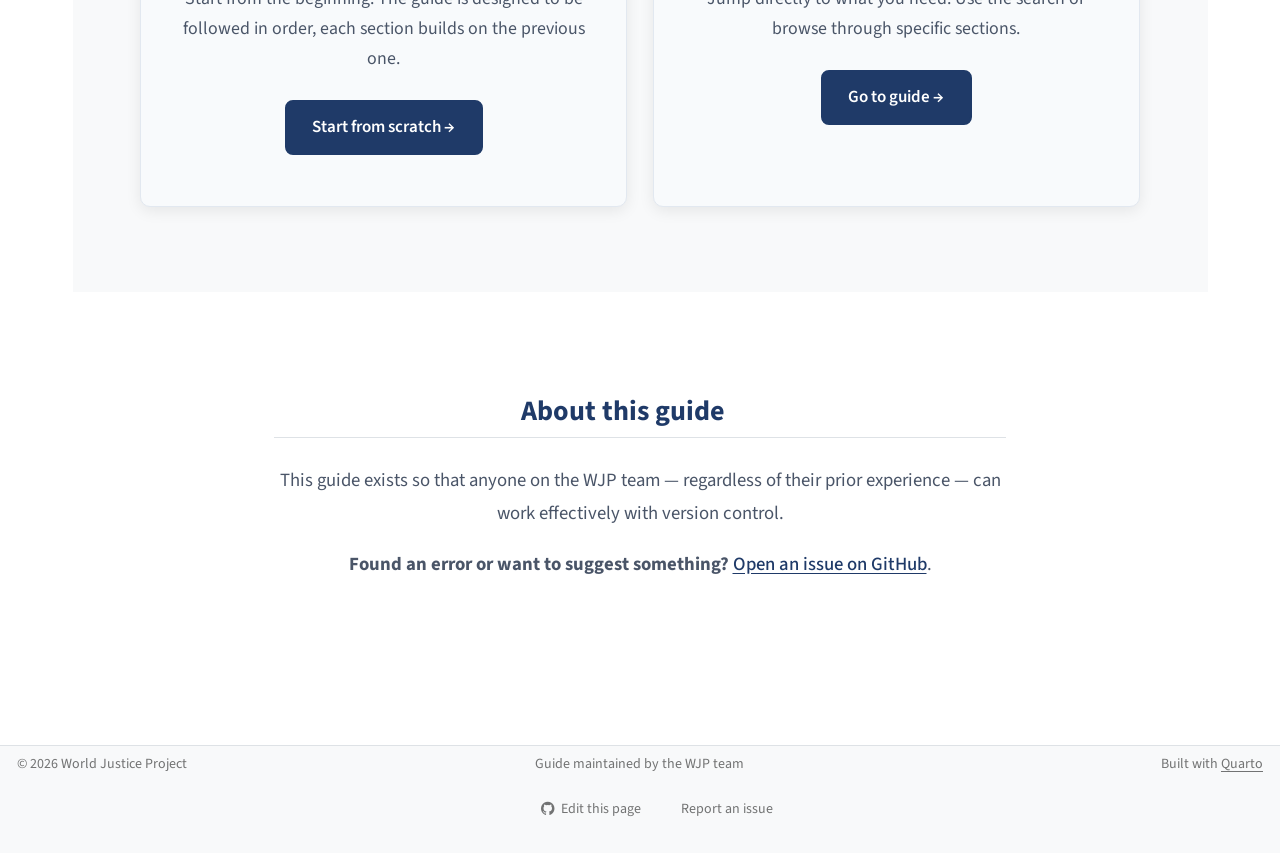
==== commit 958969ed: "Built site for gh-pages" ====
--- a/index.html
+++ b/index.html
@@ -7,7 +7,7 @@
 <meta name="viewport" content="width=device-width, initial-scale=1.0, user-scalable=yes">
 
 
-<title>Guía de GitHub para WJP – Guía de GitHub — WJP</title>
+<title>GitHub Guide for WJP – GitHub Guide — WJP</title>
 <style>
 /* Default styles provided by pandoc.
 ** See https://pandoc.org/MANUAL.html#variables-for-html for config info.
@@ -247,7 +247,7 @@
       <div class="navbar-container container-fluid">
       <div class="navbar-brand-container mx-auto">
     <a class="navbar-brand" href="./index.html">
-    <span class="navbar-title">Guía de GitHub — WJP</span>
+    <span class="navbar-title">GitHub Guide — WJP</span>
     </a>
   </div>
             <div id="quarto-search" class="" title="Search"></div>
@@ -258,11 +258,11 @@
             <ul class="navbar-nav navbar-nav-scroll me-auto">
   <li class="nav-item">
     <a class="nav-link active" href="./index.html" aria-current="page"> 
-<span class="menu-text">Inicio</span></a>
+<span class="menu-text">Home</span></a>
   </li>  
   <li class="nav-item">
     <a class="nav-link" href="./guia/index.html"> 
-<span class="menu-text">Guía</span></a>
+<span class="menu-text">Guide</span></a>
   </li>  
   <li class="nav-item">
     <a class="nav-link" href="./blog/index.html"> 
@@ -270,12 +270,12 @@
   </li>  
   <li class="nav-item">
     <a class="nav-link" href="./about.html"> 
-<span class="menu-text">Acerca</span></a>
+<span class="menu-text">About</span></a>
   </li>  
 </ul>
             <ul class="navbar-nav navbar-nav-scroll ms-auto">
   <li class="nav-item compact">
-    <a class="nav-link" href="https://github.com/aspardog/wjp-github-guide"> <i class="bi bi-github" role="img" aria-label="Repositorio en GitHub">
+    <a class="nav-link" href="https://github.com/aspardog/wjp-github-guide"> <i class="bi bi-github" role="img" aria-label="GitHub Repository">
 </i> 
 <span class="menu-text"></span></a>
   </li>  
@@ -298,7 +298,7 @@
 
 <header id="title-block-header" class="quarto-title-block default">
 <div class="quarto-title">
-<h1 class="title">Guía de GitHub para WJP</h1>
+<h1 class="title">GitHub Guide for WJP</h1>
 </div>
 
 
@@ -315,52 +315,52 @@
 </header>
 
 
-<section id="guía-de-git-y-github" class="level1 hero-banner">
-<h1>Guía de Git y GitHub</h1>
+<section id="git-github-guide" class="level1 hero-banner">
+<h1>Git &amp; GitHub Guide</h1>
 <section id="world-justice-project" class="level3">
 <h3 class="anchored" data-anchor-id="world-justice-project">World Justice Project</h3>
-<p>Aprendé a usar Git y GitHub de forma efectiva, segura y consistente con el equipo de WJP.</p>
-<p><a href="./guia/index.html" class="btn btn-primary btn-lg">Empezar la guía</a> <a href="https://github.com/aspardog/wjp-github-guide" class="btn btn-outline-light btn-lg">Ver en GitHub</a></p>
+<p>Learn to use Git and GitHub effectively, securely, and consistently with the WJP team.</p>
+<p><a href="./guia/index.html" class="btn btn-primary btn-lg">Start the guide</a> <a href="https://github.com/aspardog/wjp-github-guide" class="btn btn-outline-light btn-lg">View on GitHub</a></p>
 </section>
 </section>
-<section id="qué-vas-a-aprender" class="level2 features-section">
-<h2 class="anchored" data-anchor-id="qué-vas-a-aprender">¿Qué vas a aprender?</h2>
+<section id="what-will-you-learn" class="level2 features-section">
+<h2 class="anchored" data-anchor-id="what-will-you-learn">What will you learn?</h2>
 <div class="grid">
-<section id="conceptos-básicos" class="level3 g-col-12 g-col-md-4 feature-card">
-<h3 class="anchored" data-anchor-id="conceptos-básicos">Conceptos básicos</h3>
-<p>Entendé qué es Git, qué es GitHub, y por qué son herramientas esenciales para el trabajo colaborativo.</p>
-<p><a href="./guia/01-conceptos.html">Leer más →</a></p>
+<section id="basic-concepts" class="level3 g-col-12 g-col-md-4 feature-card">
+<h3 class="anchored" data-anchor-id="basic-concepts">Basic Concepts</h3>
+<p>Understand what Git is, what GitHub is, and why they’re essential tools for collaborative work.</p>
+<p><a href="./guia/01-conceptos.html">Read more →</a></p>
 </section>
-<section id="configuración-inicial" class="level3 g-col-12 g-col-md-4 feature-card">
-<h3 class="anchored" data-anchor-id="configuración-inicial">Configuración inicial</h3>
-<p>Instalá Git en tu computadora, configurá la terminal y autenticate con GitHub usando gh CLI.</p>
-<p><a href="./guia/02-setup.html">Leer más →</a></p>
+<section id="initial-setup" class="level3 g-col-12 g-col-md-4 feature-card">
+<h3 class="anchored" data-anchor-id="initial-setup">Initial Setup</h3>
+<p>Install Git on your computer, configure your terminal, and authenticate with GitHub using gh CLI.</p>
+<p><a href="./guia/02-setup.html">Read more →</a></p>
 </section>
-<section id="clonar-repositorios" class="level3 g-col-12 g-col-md-4 feature-card">
-<h3 class="anchored" data-anchor-id="clonar-repositorios">Clonar repositorios</h3>
-<p>Aprendé a descargar proyectos de GitHub a tu máquina usando HTTPS o llaves SSH.</p>
-<p><a href="./guia/03-clonar.html">Leer más →</a></p>
+<section id="clone-repositories" class="level3 g-col-12 g-col-md-4 feature-card">
+<h3 class="anchored" data-anchor-id="clone-repositories">Clone Repositories</h3>
+<p>Learn how to download projects from GitHub to your machine using HTTPS or SSH keys.</p>
+<p><a href="./guia/03-clonar.html">Read more →</a></p>
 </section>
 </div>
 </section>
 <div class="cta-section">
 <div class="grid">
-<section id="soy-nuevo-en-git" class="level3 g-col-12 g-col-md-6 cta-card">
-<h3 class="anchored" data-anchor-id="soy-nuevo-en-git">Soy nuevo en Git</h3>
-<p>Empezá desde el principio. La guía está diseñada para seguirse en orden, cada sección construye sobre la anterior.</p>
-<p><a href="./guia/01-conceptos.html" class="btn btn-secondary">Comenzar desde cero →</a></p>
+<section id="im-new-to-git" class="level3 g-col-12 g-col-md-6 cta-card">
+<h3 class="anchored" data-anchor-id="im-new-to-git">I’m new to Git</h3>
+<p>Start from the beginning. The guide is designed to be followed in order, each section builds on the previous one.</p>
+<p><a href="./guia/01-conceptos.html" class="btn btn-secondary">Start from scratch →</a></p>
 </section>
-<section id="ya-conozco-git" class="level3 g-col-12 g-col-md-6 cta-card">
-<h3 class="anchored" data-anchor-id="ya-conozco-git">Ya conozco Git</h3>
-<p>Saltá directo a lo que necesites. Usá la búsqueda o navegá por las secciones específicas.</p>
-<p><a href="./guia/index.html" class="btn btn-secondary">Ir a la guía →</a></p>
+<section id="i-already-know-git" class="level3 g-col-12 g-col-md-6 cta-card">
+<h3 class="anchored" data-anchor-id="i-already-know-git">I already know Git</h3>
+<p>Jump directly to what you need. Use the search or browse through specific sections.</p>
+<p><a href="./guia/index.html" class="btn btn-secondary">Go to guide →</a></p>
 </section>
 </div>
 </div>
-<section id="sobre-esta-guía" class="level2 info-section">
-<h2 class="anchored" data-anchor-id="sobre-esta-guía">Sobre esta guía</h2>
-<p>Esta guía existe para que cualquier persona del equipo WJP — sin importar su experiencia previa — pueda trabajar de forma efectiva con control de versiones.</p>
-<p><strong>¿Encontraste un error o querés sugerir algo?</strong> <a href="https://github.com/aspardog/wjp-github-guide/issues">Abrí un issue en GitHub</a>.</p>
+<section id="about-this-guide" class="level2 info-section">
+<h2 class="anchored" data-anchor-id="about-this-guide">About this guide</h2>
+<p>This guide exists so that anyone on the WJP team — regardless of their prior experience — can work effectively with version control.</p>
+<p><strong>Found an error or want to suggest something?</strong> <a href="https://github.com/aspardog/wjp-github-guide/issues">Open an issue on GitHub</a>.</p>
 </section>
 
 
@@ -786,10 +786,10 @@
 <p>© 2026 World Justice Project</p>
 </div>   
     <div class="nav-footer-center">
-<p>Guía mantenida por el equipo de WJP</p>
+<p>Guide maintained by the WJP team</p>
 <div class="toc-actions"><ul><li><a href="https://github.com/aspardog/wjp-github-guide/edit/main/index.qmd" class="toc-action"><i class="bi bi-github"></i>Edit this page</a></li><li><a href="https://github.com/aspardog/wjp-github-guide/issues/new" class="toc-action"><i class="bi empty"></i>Report an issue</a></li></ul></div></div>
     <div class="nav-footer-right">
-<p>Hecho con <a href="https://quarto.org">Quarto</a></p>
+<p>Built with <a href="https://quarto.org">Quarto</a></p>
 </div>
   </div>
 </footer>
